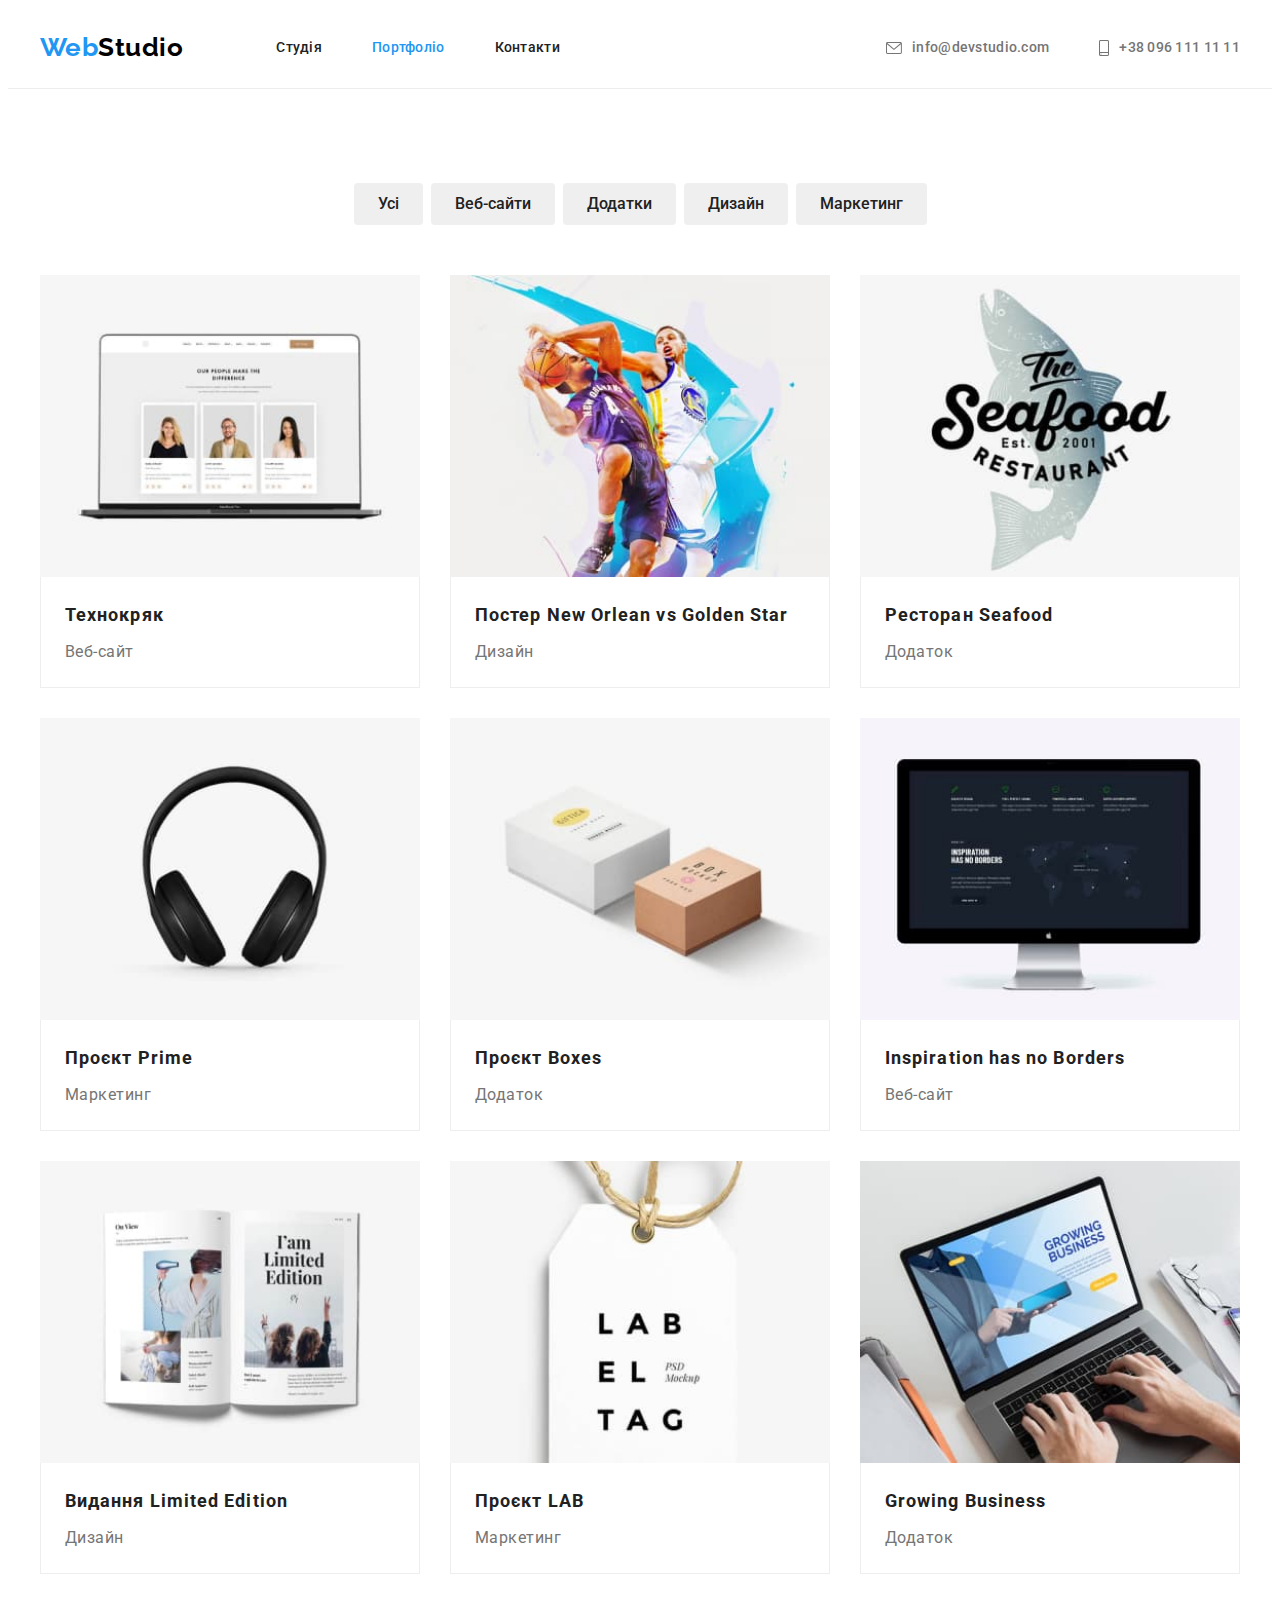
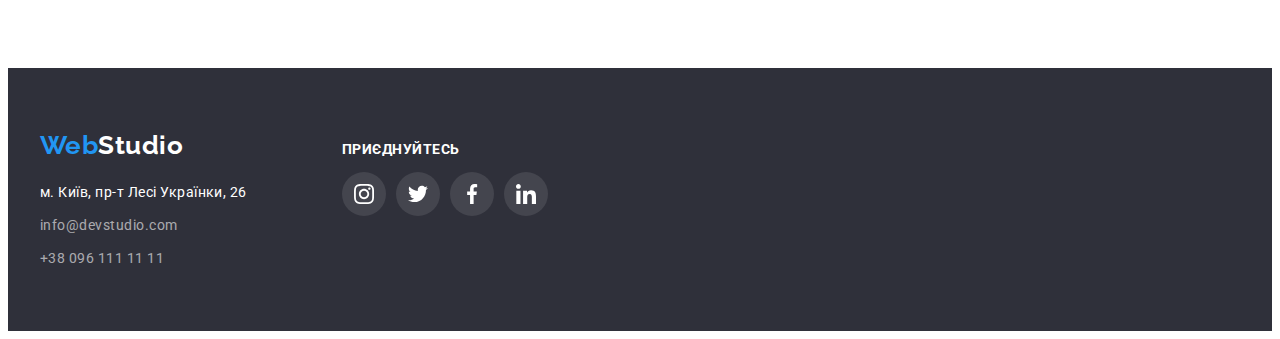
==== portfolio.html @ 5107eaba "Add hw4" ====
<!DOCTYPE html>
<html lang="uk">
  <head>
    <meta charset="UTF-8" />
    <meta http-equiv="X-UA-Compatible" content="IE=edge" />
    <meta name="viewport" content="width=device-width, initial-scale=1.0" />
    <title>Портфоліо</title>
    <link rel="preconnect" href="https://fonts.googleapis.com" />
    <link rel="preconnect" href="https://fonts.gstatic.com" crossorigin />
    <link
      href="https://fonts.googleapis.com/css2?family=Raleway:wght@700&family=Roboto:wght@400;500;700;900&display=swap"
      rel="stylesheet"
    />
    <link
      rel="stylesheet"
      href="https://cdnjs.cloudflare.com/ajax/libs/modern-normalize/1.1.0/modern-normalize.min.css"
      integrity="sha512-wpPYUAdjBVSE4KJnH1VR1HeZfpl1ub8YT/NKx4PuQ5NmX2tKuGu6U/JRp5y+Y8XG2tV+wKQpNHVUX03MfMFn9Q=="
      crossorigin="anonymous"
      referrerpolicy="no-referrer"
    />
    <link rel="stylesheet" href="./css/styles.css" />
  </head>

  <body>
    <!--Шапка сайта-->

    <header class="upper">
      <div class="container upper-block">
        <nav class="site-navig">
          <a href="./index.html" class="logo-black"
            ><span lang="en"><span class="logo-blue">Web</span>Studio</span></a
          >
          <ul class="site-nav list">
            <li class="item"><a href="./index.html" class="link">Студія</a></li>
            <li class="item"><a href="./portfolio.html" class="link current">Портфоліо</a></li>
            <li class="item"><a href="" class="link">Контакти</a></li>
          </ul>
        </nav>
        <ul class="contacts list">
          <li class="item">
            <a href="mailto:info@devstudio.com" class="link"
              ><svg class="icon-envelope"><use href="./images/icons.svg#icon-envelope"></use></svg
              >info@devstudio.com
            </a>
          </li>
          <li class="item">
            <a href="tel:+380961111111" class="link"
              ><svg class="icon-smartphone">
                <use href="./images/icons.svg#icon-smartphone"></use>
              </svg>
              +38 096 111 11 11
            </a>
          </li>
        </ul>
      </div>
    </header>

    <main>
      <section class="portfolio part">
        <div class="container">
          <h2 class="visually-hidden">Портфоліо</h2>
          <ul class="filters list">
            <li class="item"><button type="button" class="click all">Усі</button></li>
            <li class="item"><button type="button" class="click web">Веб-сайти</button></li>
            <li class="item"><button type="button" class="click app">Додатки</button></li>
            <li class="item"><button type="button" class="click des">Дизайн</button></li>
            <li class="item"><button type="button" class="click mark">Маркетинг</button></li>
          </ul>
          <ul class="works list">
            <li class="item">
              <a href="" class="works-link">
                <img src="./images/laptop.jpg" alt="Технокряк" width="370" height="294" />
                <div class="card-border">
                  <h3 class="works-title">Технокряк</h3>
                  <p class="works-text">Веб-сайт</p>
                </div>
              </a>
            </li>
            <li class="item">
              <a href="" class="works-link">
                <img
                  src="./images/basketball.jpg"
                  alt="Баскетбольний постер"
                  width="370"
                  height="294"
                />
                <div class="card-border">
                  <h3 class="works-title">Постер New Orlean vs Golden Star</h3>
                  <p class="works-text">Дизайн</p>
                </div>
              </a>
            </li>
            <li class="item">
              <a href="" class="works-link">
                <img src="./images/seafood.jpg" alt="Ресторан Seafood" width="370" height="294" />
                <div class="card-border">
                  <h3 class="works-title">Ресторан Seafood</h3>
                  <p class="works-text">Додаток</p>
                </div>
              </a>
            </li>
            <li class="item">
              <a href="" class="works-link">
                <img src="./images/headphone.jpg" alt="Проєкт Prime" width="370" height="294" />
                <div class="card-border">
                  <h3 class="works-title">Проєкт Prime</h3>
                  <p class="works-text">Маркетинг</p>
                </div>
              </a>
            </li>
            <li class="item">
              <a href="" class="works-link">
                <img src="./images/boxes.jpg" alt="Проєкт Boxes" width="370" height="294" />
                <div class="card-border">
                  <h3 class="works-title">Проєкт Boxes</h3>
                  <p class="works-text">Додаток</p>
                </div>
              </a>
            </li>
            <li class="item">
              <a href="" class="works-link">
                <img
                  src="./images/monitor.jpg"
                  alt="Inspiration has no Borders"
                  width="370"
                  height="294"
                />
                <div class="card-border">
                  <h3 class="works-title">Inspiration has no Borders</h3>
                  <p class="works-text">Веб-сайт</p>
                </div>
              </a>
            </li>
            <li class="item">
              <a href="" class="works-link">
                <img
                  src="./images/book.jpg"
                  alt="Видання Limited edition"
                  width="370"
                  height="294"
                />
                <div class="card-border">
                  <h3 class="works-title">Видання Limited Edition</h3>
                  <p class="works-text">Дизайн</p>
                </div>
              </a>
            </li>
            <li class="item">
              <a href="" class="works-link">
                <img src="./images/lab.jpg" alt="Проєкт LAB" width="370" height="294" />
                <div class="card-border">
                  <h3 class="works-title">Проєкт LAB</h3>
                  <p class="works-text">Маркетинг</p>
                </div>
              </a>
            </li>
            <li class="item">
              <a href="" class="works-link">
                <img
                  src="./images/business.jpg"
                  alt="Додаток Growing Business"
                  width="370"
                  height="294"
                />
                <div class="card-border">
                  <h3 class="works-title">Growing Business</h3>
                  <p class="works-text">Додаток</p>
                </div>
              </a>
            </li>
          </ul>
        </div>
      </section>
    </main>

    <!--Футер-->

    <footer class="lower">
      <div class="container lower-content">
        <div>
          <a href="./index.html" class="logo-white"
            ><span lang="en"><span class="logo-blue">Web</span>Studio</span></a
          >

          <address class="addr">
            <p class="address">м. Київ, пр-т Лесі Українки, 26</p>
            <ul class="lower-contacts list">
              <li class="mail">
                <a href="mailto:info@devstudio.com" class="link">info@devstudio.com</a>
              </li>
              <li class="phone"><a href="tel:+380961111111" class="link">+38 096 111 11 11</a></li>
            </ul>
          </address>
        </div>

        <div class="social">
          <h3 class="connect">Приєднуйтесь</h3>
          <ul class="list social-list">
            <li class="item">
              <a class="link" href=""
                ><svg width="20px" height="20px">
                  <use href="./images/icons.svg#icon-instagram-footer"></use></svg
              ></a>
            </li>
            <li class="item">
              <a class="link" href=""
                ><svg width="20px" height="20px">
                  <use href="./images/icons.svg#icon-twitter-footer"></use></svg
              ></a>
            </li>
            <li class="item">
              <a class="link" href=""
                ><svg width="20px" height="20px">
                  <use href="./images/icons.svg#icon-facebook-footer"></use></svg
              ></a>
            </li>
            <li class="item">
              <a class="link" href=""
                ><svg width="20px" height="20px">
                  <use href="./images/icons.svg#icon-linkedin-footer"></use></svg
              ></a>
            </li>
          </ul>
        </div>
      </div>
    </footer>
  </body>
</html>
---- css/styles.css ----
:root {
  --primary-text-color: #757575;
  --secondary-text-color: #212121;
  --accent-color: #2196f3;
  --bcg-color: #ffffff;
  --logo-upper: #000000;
  --hero-bcg: #c4c4c4;
  --secondary-white: #f5f4fa;
  --lower-contacts: rgba(255, 255, 255, 0.6);
  --lower-bgc: #2f303a;
  --icons-color: #afb1b8;
}

body {
  background-color: var(--bcg-color);
  color: var(--primary-text-color);
  font-family: Roboto, sans-serif;
  letter-spacing: 0.03em;
}

.list {
  margin: 0;
  padding: 0;

  list-style: none;
}
/* HEADER */

.upper {
  border-bottom: 1px solid rgba(236, 236, 236, 1);
}

.upper-block {
  display: flex;
  align-items: center;
}

.site-navig {
  display: flex;
  align-items: center;
}

/* logo */
.logo-black {
  color: var(--logo-upper);
  font-family: Raleway, sans-serif;
  font-weight: 700;
  font-size: 26px;
  line-height: 1.2;
  text-decoration: none;
}

.logo-blue {
  color: var(--accent-color);
  font-family: Raleway, sans-serif;
  font-weight: 700;
  font-size: 26px;
  line-height: 1.2;
  text-decoration: none;
}

/* site-nav header*/

.site-nav {
  display: flex;
  margin-left: 93px;
}

/* .site-nav .item {
  margin-right: 50px;
}

.site-nav .item:last-child {
  margin-right: 0;
} */

/* .site-nav .item:not(:last-child) {
  margin-right: 50px;
} */

.site-nav .item + .item {
  margin-left: 50px;
}

.site-nav .link {
  display: block;
  padding-top: 32px;
  padding-bottom: 32px;

  color: var(--secondary-text-color);
  font-weight: 500;
  font-size: 14px;
  line-height: 1.14;
  letter-spacing: 0.02em;
  text-decoration: none;
}
.site-nav .link:hover,
.site-nav .link:focus {
  color: var(--accent-color);
}

.site-nav .link.current {
  color: var(--accent-color);
}

/* contacts header */

.contacts {
  display: flex;
  margin-left: auto;
}

.contacts .item + .item {
  margin-left: 50px;
}

.contacts .link {
  display: flex;
  align-items: center;
  justify-content: center;
  padding-top: 32px;
  padding-bottom: 32px;

  color: var(--primary-text-color);
  font-weight: 500;
  font-size: 14px;
  line-height: 1.14;
  letter-spacing: 0.02em;
  text-decoration: none;
}

.contacts .link:hover,
.contacts .link:focus {
  color: var(--accent-color);
}

.icon-smartphone {
  width: 10px;
  height: 16px;
  margin-right: 10px;
  fill: var(--primary-text-color);
  fill: currentColor;
}

.icon-envelope {
  width: 16px;
  height: 12px;
  margin-right: 10px;
  fill: currentColor;
}

/* MAIN */

.hero {
  padding-top: 200px;
  padding-bottom: 200px;
  background-color: var(--hero-bcg);
  text-align: center;
  margin-left: auto;
  margin-right: auto;

  background-image: linear-gradient(to right, rgba(47, 48, 58, 0.4), rgba(47, 48, 58, 0.4)),
    url('../images/hero-img.jpg');
  background-repeat: no-repeat;
  background-size: cover;
  background-position: center;

  height: 600px;
  max-width: 1600px;
}

.hero-title {
  margin-top: 0;
  margin: 0 auto;
  margin-bottom: 30px;
  max-width: 696px;

  color: var(--bcg-color);
  font-weight: 900;
  font-size: 44px;
  line-height: 1.36;
  letter-spacing: 0.06em;
  text-transform: uppercase;
}

button {
  font-family: inherit;
}

.hero-button {
  padding: 10px 32px 10px 32px;
  border-radius: 4px;

  color: var(--bcg-color);
  background-color: var(--accent-color);
  border-color: transparent;
  font-weight: 700;
  font-size: 16px;
  line-height: 1.88;
  align-items: center;
  text-align: center;
  letter-spacing: 0.06em;
  text-decoration: none;
  cursor: pointer;
  box-shadow: 0px 4px 4px rgba(0, 0, 0, 0.15);
}

/* Sections */

.part {
  padding-bottom: 94px;
  padding-top: 94px;
}

.part.no-padding {
  padding-top: 0;
}

.part-title {
  margin-top: 0;
  margin-bottom: 50px;

  color: var(--secondary-text-color);
  font-weight: 700;
  font-size: 36px;
  line-height: 1.17;
  text-align: center;
}

/* FEATURES */

.features {
  display: flex;
  flex-wrap: wrap;
  gap: 30px;
}

.features .item {
  flex-basis: calc((100% - 90px) / 4);
}

.icon-cont {
  display: flex;
  align-items: center;
  justify-content: center;
  height: 120px;
  background-color: var(--secondary-white);
  margin-bottom: 30px;
}

.button-icon {
  width: 70px;
  height: 70px;
}

.features-title {
  margin-top: 0;
  margin-bottom: 10px;

  color: var(--secondary-text-color);
  font-weight: 700;
  font-size: 14px;
  line-height: 1.14;
  text-transform: uppercase;
}

.features .text {
  margin: 0;

  font-size: 14px;
  line-height: 1.71;
}

/* Чим ми займаємось */

img {
  display: block;
  width: 100%;
  height: auto;
}

.job {
  display: flex;
  /* justify-content: space-between; */
  flex-wrap: wrap;
  gap: 30px;
}

.job .item {
  flex-basis: calc((100% - 60px) / 3);
}

/* Our team */

.our-team {
  background-color: var(--secondary-white);
}

.team {
  display: flex;
  /* justify-content: space-between; */
  flex-wrap: wrap;
  gap: 30px;
}

.team-item {
  flex-basis: calc((100% - 90px) / 4);
  padding-bottom: 30px;
  text-align: center;
  border-bottom-right-radius: 4px;
  border-bottom-left-radius: 4px;

  box-shadow: 0px 1px 3px rgba(0, 0, 0, 0.12), 0px 1px 1px rgba(0, 0, 0, 0.14),
    0px 2px 1px rgba(0, 0, 0, 0.2);

  background-color: var(--bcg-color);
}

.team-photo {
  margin-bottom: 30px;
}

.team-names {
  margin-top: 0;
  margin-bottom: 10px;

  color: var(--secondary-text-color);
  font-weight: 500;
  font-size: 16px;
  line-height: 1.19;
}

.team-text {
  margin-top: 0;
  margin-bottom: 0;

  font-size: 16px;
  line-height: 1.19;
}

.member-contacts {
  display: flex;
  justify-content: center;
  margin: 16px 0 0 0;
  gap: 10px;
}

.member-contacts .item {
  width: 44px;
  height: 44px;
}

.member-contacts .sociallink:hover,
.member-contacts .sociallink:focus {
  border-radius: 50%;
  background-color: var(--accent-color);
  color: var(--bcg-color);
}

.sociallink {
  display: flex;
  justify-content: center;
  align-items: center;
  height: 44px;
  color: var(--icons-color);
}

.sociallink .icons {
  fill: currentColor;
}

/* Постійні Клієнти */

.clients-list {
  display: flex;
  justify-content: space-between;
}

.clients-list .link {
  display: flex;
  justify-content: center;
  align-items: center;
  width: 170px;
  height: 92px;
  border: 1px solid rgba(175, 177, 184, 1);
  border-radius: 4px;

  color: var(--icons-color);
}

.clients-list .link:hover,
.clients-list .link:focus {
  color: var(--accent-color);
  border: 1px solid var(--accent-color);
}

.clients-icon {
  width: 106px;
  height: 60px;
  fill: currentColor;
}

/* Футер */

.lower-content {
  display: flex;
  align-items: baseline;
}

.lower {
  padding-top: 60px;
  padding-bottom: 60px;

  background-color: var(--lower-bgc);
}

.logo-white {
  color: var(--bcg-color);
  font-family: Raleway, sans-serif;
  font-weight: 700;
  font-size: 26px;
  line-height: 1.2;
  text-decoration: none;
}

.addr {
  margin-top: 20px;
}

.address {
  margin-top: 0;
  margin-bottom: 9px;

  color: var(--bcg-color);
  font-style: normal;
  font-size: 14px;
  line-height: 1.71;
}

.lower-contacts .link {
  color: var(--lower-contacts);
  font-style: normal;
  font-size: 14px;
  line-height: 1.71;
  text-decoration: none;
}

.lower-contacts .link:hover,
.lower-contacts .link:focus {
  color: var(--accent-color);
}

.lower-contacts .mail {
  margin-bottom: 9px;
}

.social {
  margin-left: 95px;
}

.connect {
  font-weight: 700;
  font-size: 14px;
  line-height: 1.14;
  text-transform: uppercase;
  color: var(--bcg-color);
}

.social-list {
  display: flex;
}

.social-list .item {
  margin-right: 10px;
}

.social-list .item:last-child {
  margin-right: 0px;
}

.social-list .link {
  display: flex;
  align-items: center;
  justify-content: center;
  width: 44px;
  height: 44px;
  background-color: rgba(255, 255, 255, 0.1);
  border-radius: 50%;
}

.social-list .link:hover,
.social-list .link:focus {
  background-color: var(--accent-color);
}

/* PORTFOLIO STYLES */

.visually-hidden {
  position: absolute;
  white-space: nowrap;
  width: 1px;
  height: 1px;
  overflow: hidden;
  border: 0;
  padding: 0;
  clip: rect(0 0 0 0);
  clip-path: inset(50%);
  margin: -1px;
}

.filters {
  display: flex;
  justify-content: center;
  margin-bottom: 50px;
}

.filters .item + .item {
  margin-left: 8px;
}

.filters .click {
  padding: 6px 22px;

  border-radius: 4px;

  font-weight: 500;
  font-size: 16px;
  line-height: 1.62;
  text-align: center;
  color: var(--secondary-text-color);
  border-color: transparent;
  text-decoration: none;
  cursor: pointer;
}
.filters .click:hover,
.filters .click:focus {
  color: var(--bcg-color);
  background-color: var(--accent-color);
  box-shadow: 0px 3px 1px rgba(0, 0, 0, 0.1), 0px 1px 2px rgba(0, 0, 0, 0.08),
    0px 2px 2px rgba(0, 0, 0, 0.12);
}

.works {
  display: flex;
  flex-wrap: wrap;
  gap: 30px;
}

.works .item {
  flex-basis: calc((100% - 60px) / 3);
}

.works .item:hover,
.works .item:focus {
  box-shadow: 0px 1px 1px rgba(0, 0, 0, 0.12), 0px 4px 4px rgba(0, 0, 0, 0.06),
    1px 4px 6px rgba(0, 0, 0, 0.16);
}

.card-border {
  border-left: 1px solid rgba(238, 238, 238, 1);
  border-right: 1px solid rgba(238, 238, 238, 1);
  border-bottom: 1px solid rgba(238, 238, 238, 1);
  padding: 20px 24px;
}

.works-title {
  margin-bottom: 4px;
  margin-top: 0px;

  font-weight: 700;
  font-size: 18px;
  line-height: 2;
  letter-spacing: 0.06em;
  color: var(--secondary-text-color);
}

.works-link {
  text-decoration: none;
}

.works-text {
  margin-top: 0;
  margin-bottom: 0px;

  font-size: 16px;
  line-height: 1.88;
  color: var(--primary-text-color);
}

.container {
  width: 1200px;
  padding-left: 15px;
  padding-right: 15px;
  margin: 0 auto;
}
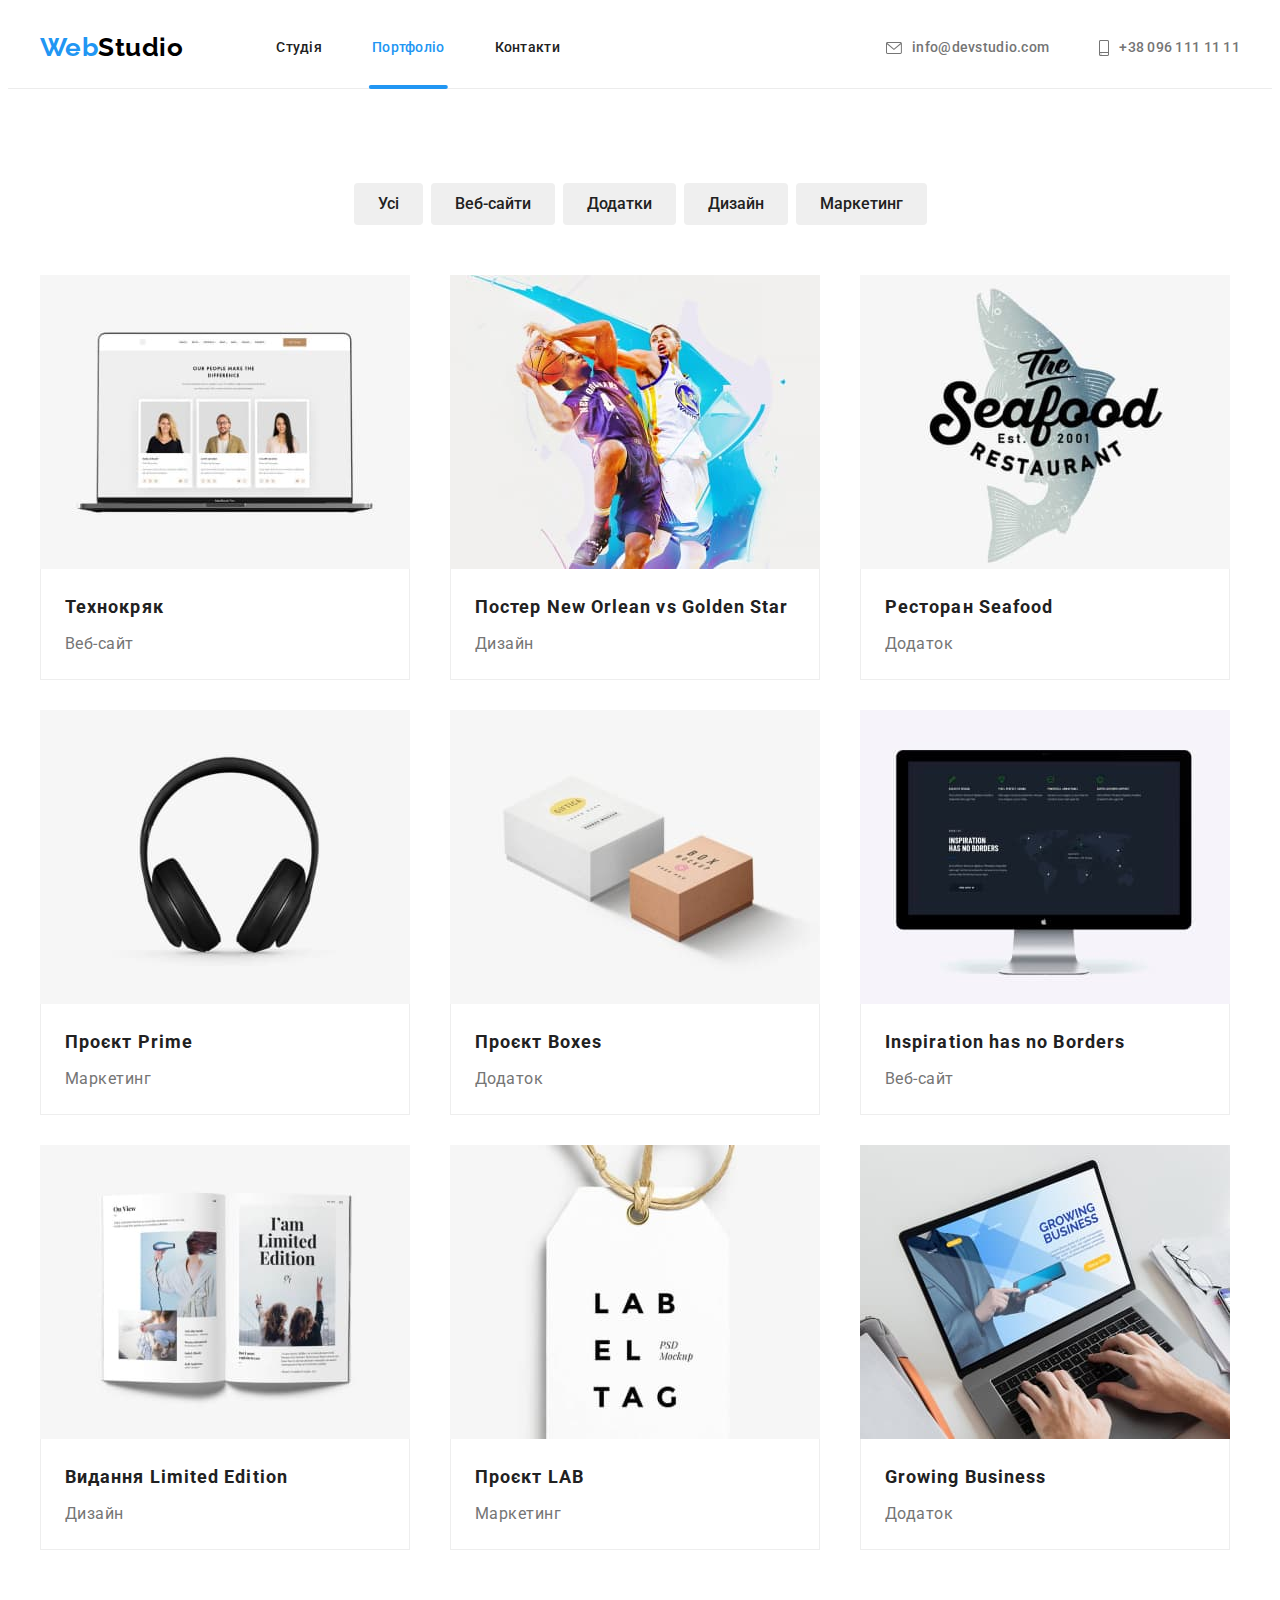
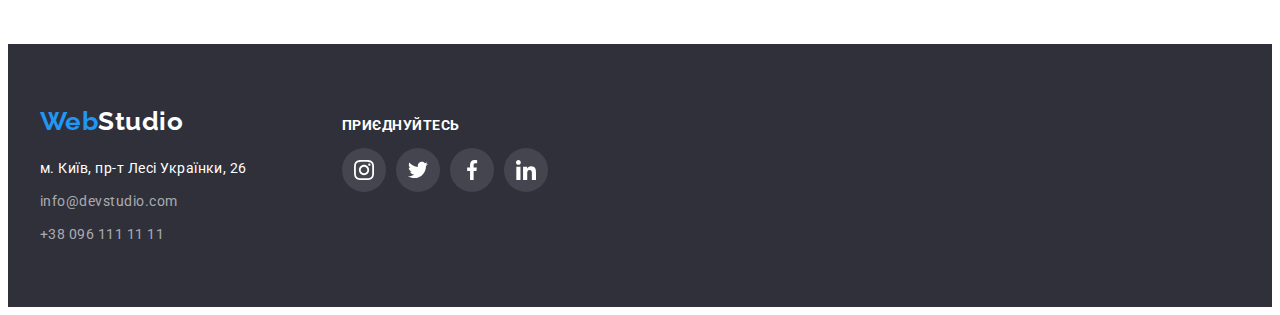
==== commit e9dd6154: "Add portfolio overlay" ====
--- a/portfolio.html
+++ b/portfolio.html
@@ -69,7 +69,18 @@
           <ul class="works list">
             <li class="item">
               <a href="" class="works-link">
-                <img src="./images/laptop.jpg" alt="Технокряк" width="370" height="294" />
+                <div class="thumb">
+                  <img src="./images/laptop.jpg" alt="Технокряк" width="370" height="294" />
+                  <div class="description-overlay">
+                    <div class="card-description">
+                      <p class="text">
+                        Ресурс пропонує комплексні пропозиції з різним рівнем функціоналу та
+                        сервісів. Все це дозволить відвідувачу отримати вичерпні відомості про
+                        компанію чи приватну особу.
+                      </p>
+                    </div>
+                  </div>
+                </div>
                 <div class="card-border">
                   <h3 class="works-title">Технокряк</h3>
                   <p class="works-text">Веб-сайт</p>
@@ -77,13 +88,24 @@
               </a>
             </li>
             <li class="item">
-              <a href="" class="works-link">
-                <img
-                  src="./images/basketball.jpg"
-                  alt="Баскетбольний постер"
-                  width="370"
-                  height="294"
-                />
+              <a href="" class="works-link"
+                ><div class="thumb">
+                  <img
+                    src="./images/basketball.jpg"
+                    alt="Баскетбольний постер"
+                    width="370"
+                    height="294"
+                  />
+                  <div class="description-overlay">
+                    <div class="card-description">
+                      <p class="text">
+                        Ресурс пропонує комплексні пропозиції з різним рівнем функціоналу та
+                        сервісів. Все це дозволить відвідувачу отримати вичерпні відомості про
+                        компанію чи приватну особу.
+                      </p>
+                    </div>
+                  </div>
+                </div>
                 <div class="card-border">
                   <h3 class="works-title">Постер New Orlean vs Golden Star</h3>
                   <p class="works-text">Дизайн</p>
@@ -91,8 +113,19 @@
               </a>
             </li>
             <li class="item">
-              <a href="" class="works-link">
-                <img src="./images/seafood.jpg" alt="Ресторан Seafood" width="370" height="294" />
+              <a href="" class="works-link"
+                ><div class="thumb">
+                  <img src="./images/seafood.jpg" alt="Ресторан Seafood" width="370" height="294" />
+                  <div class="description-overlay">
+                    <div class="card-description">
+                      <p class="text">
+                        Ресурс пропонує комплексні пропозиції з різним рівнем функціоналу та
+                        сервісів. Все це дозволить відвідувачу отримати вичерпні відомості про
+                        компанію чи приватну особу.
+                      </p>
+                    </div>
+                  </div>
+                </div>
                 <div class="card-border">
                   <h3 class="works-title">Ресторан Seafood</h3>
                   <p class="works-text">Додаток</p>
@@ -100,8 +133,19 @@
               </a>
             </li>
             <li class="item">
-              <a href="" class="works-link">
-                <img src="./images/headphone.jpg" alt="Проєкт Prime" width="370" height="294" />
+              <a href="" class="works-link"
+                ><div class="thumb">
+                  <img src="./images/headphone.jpg" alt="Проєкт Prime" width="370" height="294" />
+                  <div class="description-overlay">
+                    <div class="card-description">
+                      <p class="text">
+                        Ресурс пропонує комплексні пропозиції з різним рівнем функціоналу та
+                        сервісів. Все це дозволить відвідувачу отримати вичерпні відомості про
+                        компанію чи приватну особу.
+                      </p>
+                    </div>
+                  </div>
+                </div>
                 <div class="card-border">
                   <h3 class="works-title">Проєкт Prime</h3>
                   <p class="works-text">Маркетинг</p>
@@ -109,8 +153,19 @@
               </a>
             </li>
             <li class="item">
-              <a href="" class="works-link">
-                <img src="./images/boxes.jpg" alt="Проєкт Boxes" width="370" height="294" />
+              <a href="" class="works-link"
+                ><div class="thumb">
+                  <img src="./images/boxes.jpg" alt="Проєкт Boxes" width="370" height="294" />
+                  <div class="description-overlay">
+                    <div class="card-description">
+                      <p class="text">
+                        Ресурс пропонує комплексні пропозиції з різним рівнем функціоналу та
+                        сервісів. Все це дозволить відвідувачу отримати вичерпні відомості про
+                        компанію чи приватну особу.
+                      </p>
+                    </div>
+                  </div>
+                </div>
                 <div class="card-border">
                   <h3 class="works-title">Проєкт Boxes</h3>
                   <p class="works-text">Додаток</p>
@@ -118,13 +173,24 @@
               </a>
             </li>
             <li class="item">
-              <a href="" class="works-link">
-                <img
-                  src="./images/monitor.jpg"
-                  alt="Inspiration has no Borders"
-                  width="370"
-                  height="294"
-                />
+              <a href="" class="works-link"
+                ><div class="thumb">
+                  <img
+                    src="./images/monitor.jpg"
+                    alt="Inspiration has no Borders"
+                    width="370"
+                    height="294"
+                  />
+                  <div class="description-overlay">
+                    <div class="card-description">
+                      <p class="text">
+                        Ресурс пропонує комплексні пропозиції з різним рівнем функціоналу та
+                        сервісів. Все це дозволить відвідувачу отримати вичерпні відомості про
+                        компанію чи приватну особу.
+                      </p>
+                    </div>
+                  </div>
+                </div>
                 <div class="card-border">
                   <h3 class="works-title">Inspiration has no Borders</h3>
                   <p class="works-text">Веб-сайт</p>
@@ -132,13 +198,24 @@
               </a>
             </li>
             <li class="item">
-              <a href="" class="works-link">
-                <img
-                  src="./images/book.jpg"
-                  alt="Видання Limited edition"
-                  width="370"
-                  height="294"
-                />
+              <a href="" class="works-link"
+                ><div class="thumb">
+                  <img
+                    src="./images/book.jpg"
+                    alt="Видання Limited edition"
+                    width="370"
+                    height="294"
+                  />
+                  <div class="description-overlay">
+                    <div class="card-description">
+                      <p class="text">
+                        Ресурс пропонує комплексні пропозиції з різним рівнем функціоналу та
+                        сервісів. Все це дозволить відвідувачу отримати вичерпні відомості про
+                        компанію чи приватну особу.
+                      </p>
+                    </div>
+                  </div>
+                </div>
                 <div class="card-border">
                   <h3 class="works-title">Видання Limited Edition</h3>
                   <p class="works-text">Дизайн</p>
@@ -146,8 +223,19 @@
               </a>
             </li>
             <li class="item">
-              <a href="" class="works-link">
-                <img src="./images/lab.jpg" alt="Проєкт LAB" width="370" height="294" />
+              <a href="" class="works-link"
+                ><div class="thumb">
+                  <img src="./images/lab.jpg" alt="Проєкт LAB" width="370" height="294" />
+                  <div class="description-overlay">
+                    <div class="card-description">
+                      <p class="text">
+                        Ресурс пропонує комплексні пропозиції з різним рівнем функціоналу та
+                        сервісів. Все це дозволить відвідувачу отримати вичерпні відомості про
+                        компанію чи приватну особу.
+                      </p>
+                    </div>
+                  </div>
+                </div>
                 <div class="card-border">
                   <h3 class="works-title">Проєкт LAB</h3>
                   <p class="works-text">Маркетинг</p>
@@ -155,13 +243,24 @@
               </a>
             </li>
             <li class="item">
-              <a href="" class="works-link">
-                <img
-                  src="./images/business.jpg"
-                  alt="Додаток Growing Business"
-                  width="370"
-                  height="294"
-                />
+              <a href="" class="works-link"
+                ><div class="thumb">
+                  <img
+                    src="./images/business.jpg"
+                    alt="Додаток Growing Business"
+                    width="370"
+                    height="294"
+                  />
+                  <div class="description-overlay">
+                    <div class="card-description">
+                      <p class="text">
+                        Ресурс пропонує комплексні пропозиції з різним рівнем функціоналу та
+                        сервісів. Все це дозволить відвідувачу отримати вичерпні відомості про
+                        компанію чи приватну особу.
+                      </p>
+                    </div>
+                  </div>
+                </div>
                 <div class="card-border">
                   <h3 class="works-title">Growing Business</h3>
                   <p class="works-text">Додаток</p>
--- a/css/styles.css
+++ b/css/styles.css
@@ -9,6 +9,8 @@
   --lower-contacts: rgba(255, 255, 255, 0.6);
   --lower-bgc: #2f303a;
   --icons-color: #afb1b8;
+  --modal-bcg: rgba(0, 0, 0, 0.2);
+  --overlay-bcg: rgba(33, 150, 243, 0.9);
 }
 
 body {
@@ -66,18 +68,6 @@
   margin-left: 93px;
 }
 
-/* .site-nav .item {
-  margin-right: 50px;
-}
-
-.site-nav .item:last-child {
-  margin-right: 0;
-} */
-
-/* .site-nav .item:not(:last-child) {
-  margin-right: 50px;
-} */
-
 .site-nav .item + .item {
   margin-left: 50px;
 }
@@ -93,7 +83,9 @@
   line-height: 1.14;
   letter-spacing: 0.02em;
   text-decoration: none;
-}
+  transition: color 250ms cubic-bezier(0.4, 0, 0.2, 1);
+}
+
 .site-nav .link:hover,
 .site-nav .link:focus {
   color: var(--accent-color);
@@ -101,6 +93,19 @@
 
 .site-nav .link.current {
   color: var(--accent-color);
+  position: relative;
+}
+
+.site-nav .link.current::after {
+  position: absolute;
+  content: '';
+  left: 50%;
+  bottom: -1px;
+  transform: translate(-50%, 0%);
+  border-radius: 2px;
+  width: 108%;
+  height: 4px;
+  background-color: #2196f3;
 }
 
 /* contacts header */
@@ -127,6 +132,8 @@
   line-height: 1.14;
   letter-spacing: 0.02em;
   text-decoration: none;
+
+  transition: color 250ms cubic-bezier(0.4, 0, 0.2, 1);
 }
 
 .contacts .link:hover,
@@ -205,6 +212,46 @@
   box-shadow: 0px 4px 4px rgba(0, 0, 0, 0.15);
 }
 
+/* Модальне вікно */
+
+.backdrop {
+  position: fixed;
+  top: 0;
+  left: 0;
+  width: 100vw;
+  height: 100vh;
+  background-color: var(--modal-bcg);
+}
+
+.backdrop.is-hidden {
+  opacity: 0;
+  pointer-events: none;
+  visibility: hidden;
+}
+
+.modal {
+  position: absolute;
+  top: 50%;
+  left: 50%;
+  transform: translate(-50%, -50%);
+  padding: 8px;
+
+  min-width: 528px;
+  min-height: 581px;
+
+  background-color: var(--bcg-color);
+}
+
+.close-button {
+  position: absolute;
+  right: 8px;
+  padding: 0;
+  border: none;
+  height: 30px;
+  background-color: #ffffff;
+  cursor: pointer;
+}
+
 /* Sections */
 
 .part {
@@ -288,6 +335,27 @@
 
 .job .item {
   flex-basis: calc((100% - 60px) / 3);
+  position: relative;
+}
+
+.job-title {
+  display: flex;
+  align-items: center;
+  justify-content: center;
+  margin: 0;
+  width: 370px;
+  height: 70px;
+  position: absolute;
+  bottom: 0;
+
+  font-style: normal;
+  font-weight: 700;
+  font-size: 14px;
+  line-height: 1.14;
+  text-transform: uppercase;
+  color: #ffffff;
+
+  background: rgba(47, 48, 58, 0.8);
 }
 
 /* Our team */
@@ -350,19 +418,21 @@
   height: 44px;
 }
 
+.sociallink {
+  display: flex;
+  justify-content: center;
+  align-items: center;
+  height: 44px;
+  color: var(--icons-color);
+  border-radius: 50%;
+  transition: color 250ms cubic-bezier(0.4, 0, 0.2, 1),
+    background-color 250ms cubic-bezier(0.4, 0, 0.2, 1);
+}
+
 .member-contacts .sociallink:hover,
 .member-contacts .sociallink:focus {
-  border-radius: 50%;
   background-color: var(--accent-color);
   color: var(--bcg-color);
-}
-
-.sociallink {
-  display: flex;
-  justify-content: center;
-  align-items: center;
-  height: 44px;
-  color: var(--icons-color);
 }
 
 .sociallink .icons {
@@ -386,6 +456,8 @@
   border-radius: 4px;
 
   color: var(--icons-color);
+
+  transition: color 250ms cubic-bezier(0.4, 0, 0.2, 1), border 250ms cubic-bezier(0.4, 0, 0.2, 1);
 }
 
 .clients-list .link:hover,
@@ -443,6 +515,7 @@
   font-size: 14px;
   line-height: 1.71;
   text-decoration: none;
+  transition: color 250ms cubic-bezier(0.4, 0, 0.2, 1);
 }
 
 .lower-contacts .link:hover,
@@ -486,6 +559,7 @@
   height: 44px;
   background-color: rgba(255, 255, 255, 0.1);
   border-radius: 50%;
+  transition: background-color 250ms cubic-bezier(0.4, 0, 0.2, 1);
 }
 
 .social-list .link:hover,
@@ -531,7 +605,11 @@
   border-color: transparent;
   text-decoration: none;
   cursor: pointer;
-}
+  transition: color 250ms cubic-bezier(0.4, 0, 0.2, 1),
+    background-color 250ms cubic-bezier(0.4, 0, 0.2, 1),
+    box-shadow 250ms cubic-bezier(0.4, 0, 0.2, 1);
+}
+
 .filters .click:hover,
 .filters .click:focus {
   color: var(--bcg-color);
@@ -550,10 +628,52 @@
   flex-basis: calc((100% - 60px) / 3);
 }
 
-.works .item:hover,
-.works .item:focus {
+.works-link {
+  display: inline-block;
+  text-decoration: none;
+  transition: box-shadow 250ms cubic-bezier(0.4, 0, 0.2, 1);
+}
+
+.works-link:hover,
+.works-link:focus {
   box-shadow: 0px 1px 1px rgba(0, 0, 0, 0.12), 0px 4px 4px rgba(0, 0, 0, 0.06),
     1px 4px 6px rgba(0, 0, 0, 0.16);
+}
+
+.thumb {
+  position: relative;
+  overflow: hidden;
+}
+
+.description-overlay {
+  position: absolute;
+  top: 0;
+  left: 0;
+  width: 100%;
+  height: 100%;
+  background-color: var(--overlay-bcg);
+  transform: translateY(100%);
+  transition: transform 250ms cubic-bezier(0.4, 0, 0.2, 1);
+}
+
+.works-link:hover .description-overlay {
+  transform: translateY(0);
+}
+
+.card-description {
+  display: inline-block;
+  position: absolute;
+  top: 0;
+  padding: 63px 24px;
+  font-style: normal;
+  font-weight: 400;
+  font-size: 18px;
+  line-height: 1.56;
+  color: #ffffff;
+}
+
+.card-description .text {
+  margin: 0;
 }
 
 .card-border {
@@ -574,10 +694,6 @@
   color: var(--secondary-text-color);
 }
 
-.works-link {
-  text-decoration: none;
-}
-
 .works-text {
   margin-top: 0;
   margin-bottom: 0px;
